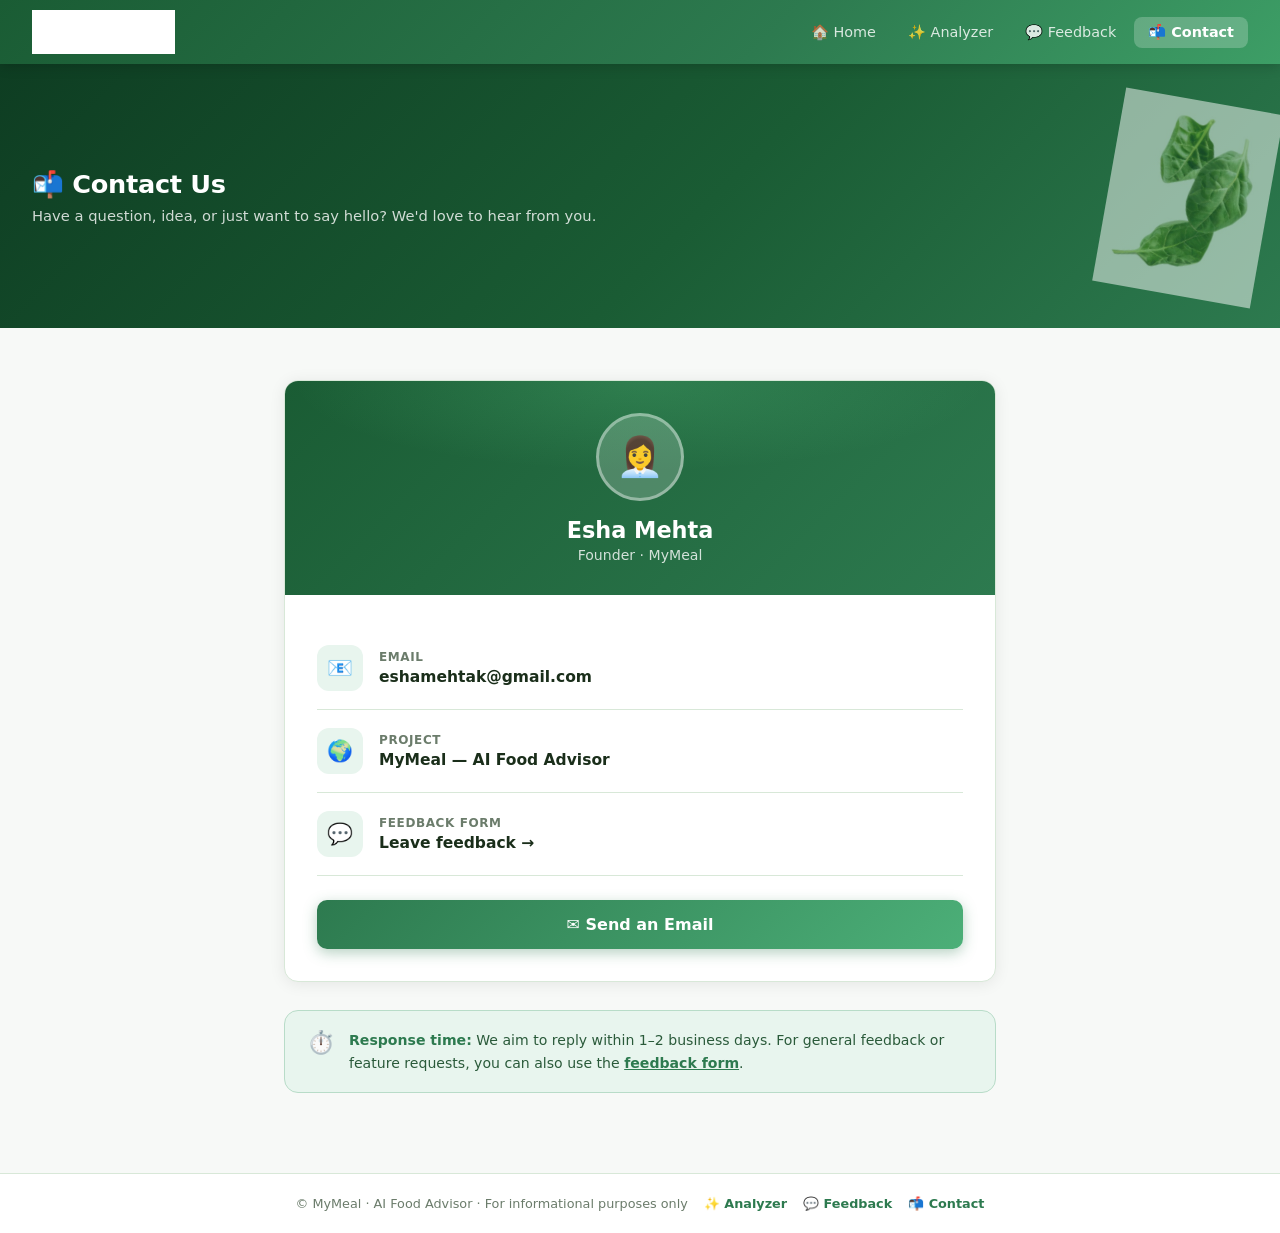
==== contact.html @ 9ef517ca "Add Contact Us page for Esha Mehta" ====
<!DOCTYPE html>
<html lang="en">
<head>
  <meta charset="UTF-8" />
  <meta name="viewport" content="width=device-width, initial-scale=1.0" />
  <title>MyMeal — Contact Us</title>
  <style>
/* === shared styles === */
*, *::before, *::after { box-sizing: border-box; margin: 0; padding: 0; }

:root {
  --green:    #2d7a4f;
  --green-lt: #e8f5ee;
  --green-md: #4caf78;
  --amber:    #e07b2a;
  --amber-lt: #fff4e8;
  --red:      #d94f3d;
  --red-lt:   #fdecea;
  --bg:       #f7f9f7;
  --card:     #ffffff;
  --text:     #1a2e1a;
  --muted:    #6b7c6b;
  --border:   #d8e8d8;
  --radius:   14px;
  --shadow:   0 2px 16px rgba(0,0,0,.08);
}

body {
  font-family: "Segoe UI", system-ui, -apple-system, sans-serif;
  background: var(--bg);
  color: var(--text);
  min-height: 100vh;
  display: flex;
  flex-direction: column;
}

header {
  background: linear-gradient(135deg, #1a5c34 0%, #2d7a4f 60%, #3d9e66 100%);
  color: #fff;
  padding: 0 32px;
  display: flex;
  align-items: center;
  justify-content: space-between;
  height: 64px;
  box-shadow: 0 2px 12px rgba(0,0,0,.18);
  position: sticky;
  top: 0;
  z-index: 100;
}

.logo { display: flex; align-items: center; text-decoration: none; }
.logo img { height: 44px; width: auto; filter: brightness(0) invert(1); object-fit: contain; }

nav { display: flex; align-items: center; gap: 4px; }
.nav-link {
  color: rgba(255,255,255,.82);
  text-decoration: none;
  font-size: .9rem;
  font-weight: 500;
  padding: 7px 14px;
  border-radius: 8px;
  transition: background .15s, color .15s;
  display: flex;
  align-items: center;
  gap: 6px;
}
.nav-link:hover  { background: rgba(255,255,255,.15); color: #fff; }
.nav-link.active { background: rgba(255,255,255,.22); color: #fff; font-weight: 700; }

main { flex: 1; }

footer {
  text-align: center;
  color: var(--muted);
  font-size: .8rem;
  padding: 22px 20px;
  border-top: 1px solid var(--border);
  background: var(--card);
  display: flex;
  flex-wrap: wrap;
  align-items: center;
  justify-content: center;
  gap: 16px;
}
footer a { color: var(--green); text-decoration: none; font-weight: 600; }
footer a:hover { text-decoration: underline; }
/* === end shared === */

    /* ── Page hero ── */
    .page-hero {
      background: linear-gradient(135deg, #0e3d22 0%, #1a5c34 55%, #2d7a4f 100%);
      color: #fff;
      padding: 36px 32px 32px;
      display: flex;
      align-items: center;
      justify-content: space-between;
      gap: 24px;
      overflow: hidden;
    }
    .page-hero-text h1 { font-size: 1.6rem; font-weight: 800; margin-bottom: 6px; letter-spacing: -.3px; }
    .page-hero-text p  { font-size: .92rem; opacity: .8; line-height: 1.55; }
    .page-hero-img { width: 160px; opacity: .5; flex-shrink: 0; transform: rotate(10deg); margin-right: -20px; pointer-events: none; }
    @media (max-width: 540px) { .page-hero-img { display: none; } }

    /* ── Layout ── */
    .inner {
      max-width: 760px;
      margin: 0 auto;
      padding: 52px 24px 80px;
    }

    /* ── Contact card ── */
    .contact-card {
      background: var(--card);
      border-radius: var(--radius);
      box-shadow: var(--shadow);
      border: 1.5px solid var(--border);
      overflow: hidden;
      margin-bottom: 28px;
    }
    .contact-card-header {
      background: linear-gradient(135deg, #1a5c34, #2d7a4f);
      padding: 32px;
      text-align: center;
      color: #fff;
      position: relative;
      overflow: hidden;
    }
    .contact-card-header::after {
      content: '';
      position: absolute; inset: 0;
      background: radial-gradient(ellipse 70% 60% at 50% 0%, rgba(110,232,154,.18) 0%, transparent 70%);
      pointer-events: none;
    }
    .avatar {
      width: 88px; height: 88px;
      background: rgba(255,255,255,.2);
      border: 3px solid rgba(255,255,255,.4);
      border-radius: 50%;
      display: flex;
      align-items: center;
      justify-content: center;
      font-size: 2.4rem;
      margin: 0 auto 16px;
      position: relative;
    }
    .contact-card-header h2 { font-size: 1.4rem; font-weight: 800; margin-bottom: 4px; position: relative; }
    .contact-card-header p  { font-size: .88rem; opacity: .8; position: relative; }

    .contact-card-body { padding: 32px; }

    .contact-row {
      display: flex;
      align-items: center;
      gap: 16px;
      padding: 18px 0;
      border-bottom: 1px solid var(--border);
    }
    .contact-row:last-child { border-bottom: none; padding-bottom: 0; }
    .contact-icon {
      width: 46px; height: 46px;
      background: var(--green-lt);
      border-radius: 12px;
      display: flex;
      align-items: center;
      justify-content: center;
      font-size: 1.3rem;
      flex-shrink: 0;
    }
    .contact-info label { font-size: .75rem; font-weight: 700; color: var(--muted); text-transform: uppercase; letter-spacing: .6px; display: block; margin-bottom: 3px; }
    .contact-info a, .contact-info span { font-size: .97rem; font-weight: 600; color: var(--text); text-decoration: none; }
    .contact-info a:hover { color: var(--green); text-decoration: underline; }

    /* ── Email CTA button ── */
    .email-btn {
      display: flex;
      align-items: center;
      justify-content: center;
      gap: 10px;
      width: 100%;
      background: linear-gradient(135deg, var(--green) 0%, var(--green-md) 100%);
      color: #fff;
      text-decoration: none;
      font-size: 1rem;
      font-weight: 700;
      padding: 15px;
      border-radius: 10px;
      box-shadow: 0 4px 14px rgba(45,122,79,.35);
      transition: opacity .2s, transform .1s, box-shadow .2s;
      margin-top: 24px;
    }
    .email-btn:hover { opacity: .92; transform: translateY(-1px); box-shadow: 0 6px 18px rgba(45,122,79,.4); text-decoration: none; color: #fff; }

    /* ── Response note ── */
    .response-note {
      background: var(--green-lt);
      border: 1.5px solid #b8dcc8;
      border-radius: var(--radius);
      padding: 18px 22px;
      display: flex;
      gap: 14px;
      align-items: flex-start;
    }
    .response-note .note-icon { font-size: 1.4rem; flex-shrink: 0; }
    .response-note p { font-size: .88rem; color: #2a5a3a; line-height: 1.6; }
    .response-note strong { color: var(--green); }
  </style>
</head>
<body>

<header>
  <a class="logo" href="intro.html">
    <img src="images/logo.jpeg" alt="MyMeal" />
  </a>
  <nav>
    <a class="nav-link" href="intro.html">🏠 Home</a>
    <a class="nav-link" href="index.html">✨ Analyzer</a>
    <a class="nav-link" href="feedback.html">💬 Feedback</a>
    <a class="nav-link active" href="contact.html">📬 Contact</a>
  </nav>
</header>

<main>
  <div class="page-hero">
    <div class="page-hero-text">
      <h1>📬 Contact Us</h1>
      <p>Have a question, idea, or just want to say hello? We'd love to hear from you.</p>
    </div>
    <img class="page-hero-img" src="images/leaves-pair.jpeg" alt="" />
  </div>

  <div class="inner">

    <div class="contact-card">
      <div class="contact-card-header">
        <div class="avatar">👩‍💼</div>
        <h2>Esha Mehta</h2>
        <p>Founder · MyMeal</p>
      </div>
      <div class="contact-card-body">
        <div class="contact-row">
          <div class="contact-icon">📧</div>
          <div class="contact-info">
            <label>Email</label>
            <a href="mailto:eshamehtak@gmail.com">eshamehtak@gmail.com</a>
          </div>
        </div>
        <div class="contact-row">
          <div class="contact-icon">🌍</div>
          <div class="contact-info">
            <label>Project</label>
            <span>MyMeal — AI Food Advisor</span>
          </div>
        </div>
        <div class="contact-row">
          <div class="contact-icon">💬</div>
          <div class="contact-info">
            <label>Feedback form</label>
            <a href="feedback.html">Leave feedback →</a>
          </div>
        </div>

        <a class="email-btn" href="mailto:eshamehtak@gmail.com">
          ✉️ Send an Email
        </a>
      </div>
    </div>

    <div class="response-note">
      <span class="note-icon">⏱️</span>
      <p><strong>Response time:</strong> We aim to reply within 1–2 business days. For general feedback or feature requests, you can also use the <a href="feedback.html" style="color:var(--green);font-weight:600;">feedback form</a>.</p>
    </div>

  </div>
</main>

<footer>
  <span>© MyMeal · AI Food Advisor · For informational purposes only</span>
  <a href="index.html">✨ Analyzer</a>
  <a href="feedback.html">💬 Feedback</a>
  <a href="contact.html">📬 Contact</a>
</footer>

</body>
</html>
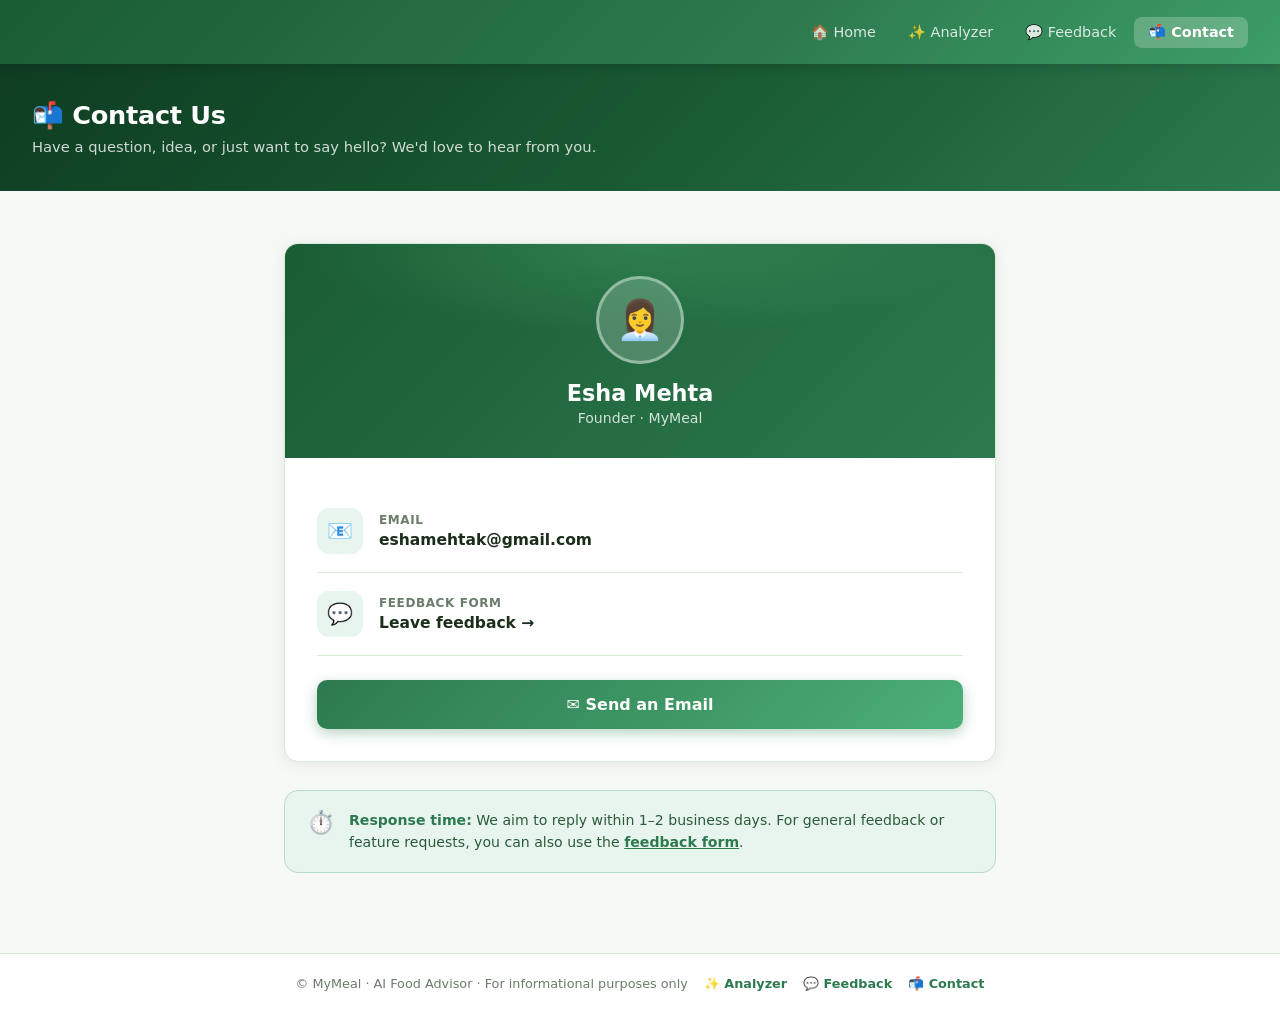
==== commit 8816db15: "Remove leaves images, project row, and fix logo on contact/analyzer pages" ====
--- a/contact.html
+++ b/contact.html
@@ -49,7 +49,7 @@
 }
 
 .logo { display: flex; align-items: center; text-decoration: none; }
-.logo img { height: 44px; width: auto; filter: brightness(0) invert(1); object-fit: contain; }
+.logo img { height: 44px; width: auto; filter: brightness(0) invert(1); mix-blend-mode: multiply; object-fit: contain; }
 
 nav { display: flex; align-items: center; gap: 4px; }
 .nav-link {
@@ -99,8 +99,6 @@
     }
     .page-hero-text h1 { font-size: 1.6rem; font-weight: 800; margin-bottom: 6px; letter-spacing: -.3px; }
     .page-hero-text p  { font-size: .92rem; opacity: .8; line-height: 1.55; }
-    .page-hero-img { width: 160px; opacity: .5; flex-shrink: 0; transform: rotate(10deg); margin-right: -20px; pointer-events: none; }
-    @media (max-width: 540px) { .page-hero-img { display: none; } }
 
     /* ── Layout ── */
     .inner {
@@ -226,7 +224,6 @@
       <h1>📬 Contact Us</h1>
       <p>Have a question, idea, or just want to say hello? We'd love to hear from you.</p>
     </div>
-    <img class="page-hero-img" src="images/leaves-pair.jpeg" alt="" />
   </div>
 
   <div class="inner">
@@ -246,13 +243,6 @@
           </div>
         </div>
         <div class="contact-row">
-          <div class="contact-icon">🌍</div>
-          <div class="contact-info">
-            <label>Project</label>
-            <span>MyMeal — AI Food Advisor</span>
-          </div>
-        </div>
-        <div class="contact-row">
           <div class="contact-icon">💬</div>
           <div class="contact-info">
             <label>Feedback form</label>
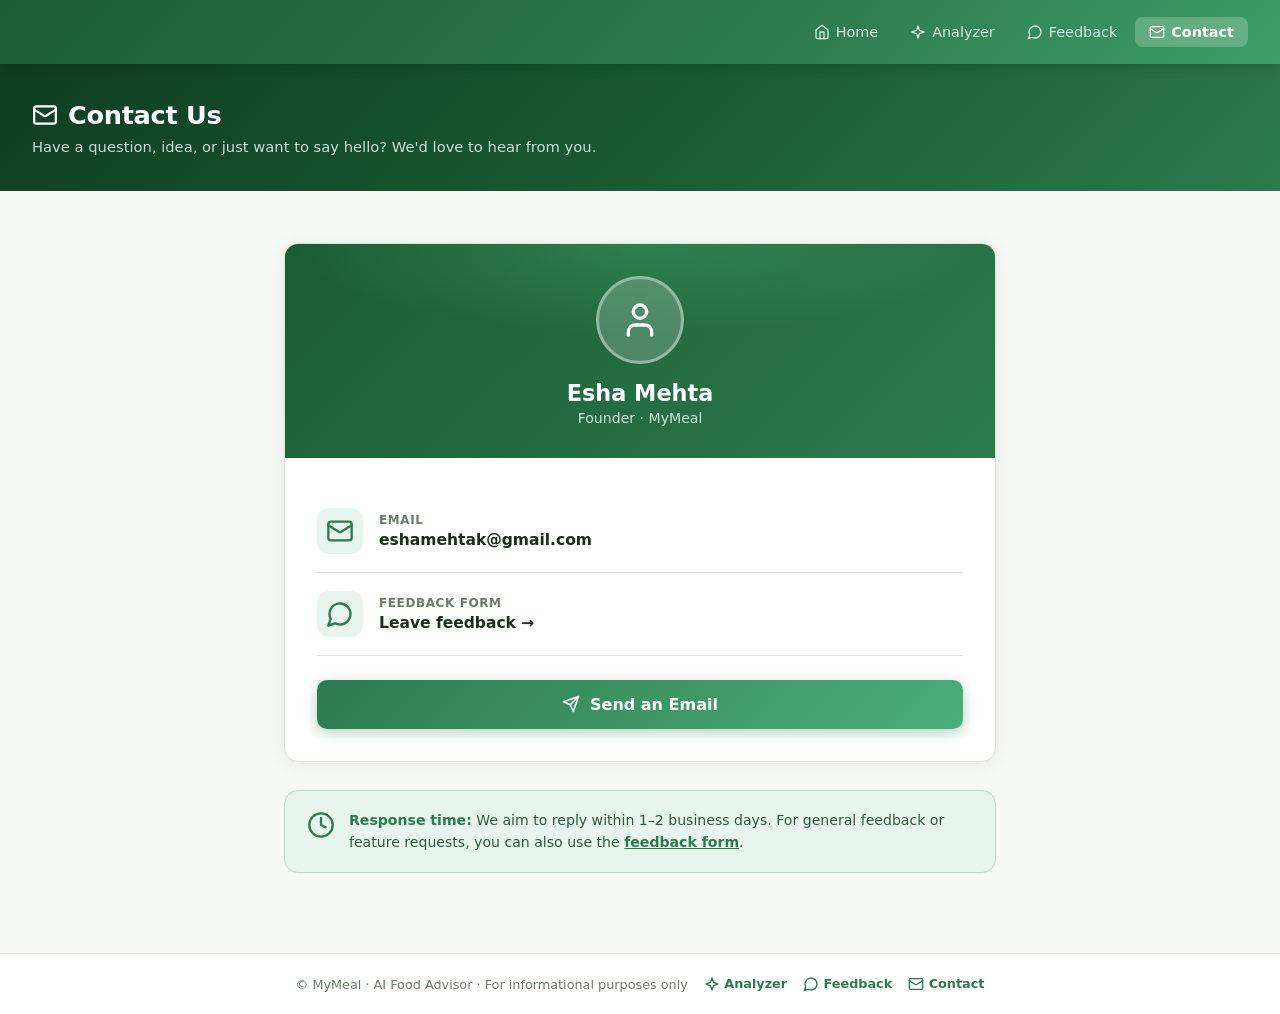
==== commit e3d09975: "Replace all emojis with Lucide SVG icons" ====
--- a/contact.html
+++ b/contact.html
@@ -86,6 +86,12 @@
 footer a:hover { text-decoration: underline; }
 /* === end shared === */
 
+    /* Icon system */
+    .icon { width: 18px; height: 18px; display: inline-block; vertical-align: middle; flex-shrink: 0; }
+    .icon-lg { width: 28px; height: 28px; }
+    .icon-xl { width: 40px; height: 40px; }
+    .icon-sm { width: 16px; height: 16px; }
+
     /* ── Page hero ── */
     .page-hero {
       background: linear-gradient(135deg, #0e3d22 0%, #1a5c34 55%, #2d7a4f 100%);
@@ -97,7 +103,7 @@
       gap: 24px;
       overflow: hidden;
     }
-    .page-hero-text h1 { font-size: 1.6rem; font-weight: 800; margin-bottom: 6px; letter-spacing: -.3px; }
+    .page-hero-text h1 { font-size: 1.6rem; font-weight: 800; margin-bottom: 6px; letter-spacing: -.3px; display: flex; align-items: center; gap: 10px; }
     .page-hero-text p  { font-size: .92rem; opacity: .8; line-height: 1.55; }
 
     /* ── Layout ── */
@@ -138,7 +144,6 @@
       display: flex;
       align-items: center;
       justify-content: center;
-      font-size: 2.4rem;
       margin: 0 auto 16px;
       position: relative;
     }
@@ -162,7 +167,6 @@
       display: flex;
       align-items: center;
       justify-content: center;
-      font-size: 1.3rem;
       flex-shrink: 0;
     }
     .contact-info label { font-size: .75rem; font-weight: 700; color: var(--muted); text-transform: uppercase; letter-spacing: .6px; display: block; margin-bottom: 3px; }
@@ -199,7 +203,7 @@
       gap: 14px;
       align-items: flex-start;
     }
-    .response-note .note-icon { font-size: 1.4rem; flex-shrink: 0; }
+    .response-note .note-icon { flex-shrink: 0; color: var(--green); padding-top: 2px; }
     .response-note p { font-size: .88rem; color: #2a5a3a; line-height: 1.6; }
     .response-note strong { color: var(--green); }
   </style>
@@ -211,17 +215,17 @@
     <img src="images/logo.jpeg" alt="MyMeal" />
   </a>
   <nav>
-    <a class="nav-link" href="intro.html">🏠 Home</a>
-    <a class="nav-link" href="index.html">✨ Analyzer</a>
-    <a class="nav-link" href="feedback.html">💬 Feedback</a>
-    <a class="nav-link active" href="contact.html">📬 Contact</a>
+    <a class="nav-link" href="intro.html"><svg class="icon icon-sm" viewBox="0 0 24 24" fill="none" stroke="currentColor" stroke-width="2" stroke-linecap="round" stroke-linejoin="round"><path d="m3 9 9-7 9 7v11a2 2 0 0 1-2 2H5a2 2 0 0 1-2-2z"/><polyline points="9 22 9 12 15 12 15 22"/></svg> Home</a>
+    <a class="nav-link" href="index.html"><svg class="icon icon-sm" viewBox="0 0 24 24" fill="none" stroke="currentColor" stroke-width="2" stroke-linecap="round" stroke-linejoin="round"><path d="m12 3-1.912 5.813a2 2 0 0 1-1.275 1.275L3 12l5.813 1.912a2 2 0 0 1 1.275 1.275L12 21l1.912-5.813a2 2 0 0 1 1.275-1.275L21 12l-5.813-1.912a2 2 0 0 1-1.275-1.275L12 3z"/></svg> Analyzer</a>
+    <a class="nav-link" href="feedback.html"><svg class="icon icon-sm" viewBox="0 0 24 24" fill="none" stroke="currentColor" stroke-width="2" stroke-linecap="round" stroke-linejoin="round"><path d="M7.9 20A9 9 0 1 0 4 16.1L2 22Z"/></svg> Feedback</a>
+    <a class="nav-link active" href="contact.html"><svg class="icon icon-sm" viewBox="0 0 24 24" fill="none" stroke="currentColor" stroke-width="2" stroke-linecap="round" stroke-linejoin="round"><rect width="20" height="16" x="2" y="4" rx="2"/><path d="m22 7-8.97 5.7a1.94 1.94 0 0 1-2.06 0L2 7"/></svg> Contact</a>
   </nav>
 </header>
 
 <main>
   <div class="page-hero">
     <div class="page-hero-text">
-      <h1>📬 Contact Us</h1>
+      <h1><svg class="icon" style="width:26px;height:26px" viewBox="0 0 24 24" fill="none" stroke="currentColor" stroke-width="2" stroke-linecap="round" stroke-linejoin="round"><rect width="20" height="16" x="2" y="4" rx="2"/><path d="m22 7-8.97 5.7a1.94 1.94 0 0 1-2.06 0L2 7"/></svg> Contact Us</h1>
       <p>Have a question, idea, or just want to say hello? We'd love to hear from you.</p>
     </div>
   </div>
@@ -230,20 +234,20 @@
 
     <div class="contact-card">
       <div class="contact-card-header">
-        <div class="avatar">👩‍💼</div>
+        <div class="avatar"><svg class="icon icon-xl" viewBox="0 0 24 24" fill="none" stroke="currentColor" stroke-width="2" stroke-linecap="round" stroke-linejoin="round" style="stroke: white"><path d="M19 21v-2a4 4 0 0 0-4-4H9a4 4 0 0 0-4 4v2"/><circle cx="12" cy="7" r="4"/></svg></div>
         <h2>Esha Mehta</h2>
         <p>Founder · MyMeal</p>
       </div>
       <div class="contact-card-body">
         <div class="contact-row">
-          <div class="contact-icon">📧</div>
+          <div class="contact-icon"><svg class="icon icon-lg" viewBox="0 0 24 24" fill="none" stroke="currentColor" stroke-width="2" stroke-linecap="round" stroke-linejoin="round" style="stroke: var(--green)"><rect width="20" height="16" x="2" y="4" rx="2"/><path d="m22 7-8.97 5.7a1.94 1.94 0 0 1-2.06 0L2 7"/></svg></div>
           <div class="contact-info">
             <label>Email</label>
             <a href="mailto:eshamehtak@gmail.com">eshamehtak@gmail.com</a>
           </div>
         </div>
         <div class="contact-row">
-          <div class="contact-icon">💬</div>
+          <div class="contact-icon"><svg class="icon icon-lg" viewBox="0 0 24 24" fill="none" stroke="currentColor" stroke-width="2" stroke-linecap="round" stroke-linejoin="round" style="stroke: var(--green)"><path d="M7.9 20A9 9 0 1 0 4 16.1L2 22Z"/></svg></div>
           <div class="contact-info">
             <label>Feedback form</label>
             <a href="feedback.html">Leave feedback →</a>
@@ -251,13 +255,13 @@
         </div>
 
         <a class="email-btn" href="mailto:eshamehtak@gmail.com">
-          ✉️ Send an Email
+          <svg class="icon" viewBox="0 0 24 24" fill="none" stroke="currentColor" stroke-width="2" stroke-linecap="round" stroke-linejoin="round"><path d="m22 2-7 20-4-9-9-4Z"/><path d="M22 2 11 13"/></svg> Send an Email
         </a>
       </div>
     </div>
 
     <div class="response-note">
-      <span class="note-icon">⏱️</span>
+      <span class="note-icon"><svg class="icon icon-lg" viewBox="0 0 24 24" fill="none" stroke="currentColor" stroke-width="2" stroke-linecap="round" stroke-linejoin="round"><circle cx="12" cy="12" r="10"/><polyline points="12 6 12 12 16 14"/></svg></span>
       <p><strong>Response time:</strong> We aim to reply within 1–2 business days. For general feedback or feature requests, you can also use the <a href="feedback.html" style="color:var(--green);font-weight:600;">feedback form</a>.</p>
     </div>
 
@@ -266,9 +270,9 @@
 
 <footer>
   <span>© MyMeal · AI Food Advisor · For informational purposes only</span>
-  <a href="index.html">✨ Analyzer</a>
-  <a href="feedback.html">💬 Feedback</a>
-  <a href="contact.html">📬 Contact</a>
+  <a href="index.html"><svg class="icon icon-sm" viewBox="0 0 24 24" fill="none" stroke="currentColor" stroke-width="2" stroke-linecap="round" stroke-linejoin="round"><path d="m12 3-1.912 5.813a2 2 0 0 1-1.275 1.275L3 12l5.813 1.912a2 2 0 0 1 1.275 1.275L12 21l1.912-5.813a2 2 0 0 1 1.275-1.275L21 12l-5.813-1.912a2 2 0 0 1-1.275-1.275L12 3z"/></svg> Analyzer</a>
+  <a href="feedback.html"><svg class="icon icon-sm" viewBox="0 0 24 24" fill="none" stroke="currentColor" stroke-width="2" stroke-linecap="round" stroke-linejoin="round"><path d="M7.9 20A9 9 0 1 0 4 16.1L2 22Z"/></svg> Feedback</a>
+  <a href="contact.html"><svg class="icon icon-sm" viewBox="0 0 24 24" fill="none" stroke="currentColor" stroke-width="2" stroke-linecap="round" stroke-linejoin="round"><rect width="20" height="16" x="2" y="4" rx="2"/><path d="m22 7-8.97 5.7a1.94 1.94 0 0 1-2.06 0L2 7"/></svg> Contact</a>
 </footer>
 
 </body>
